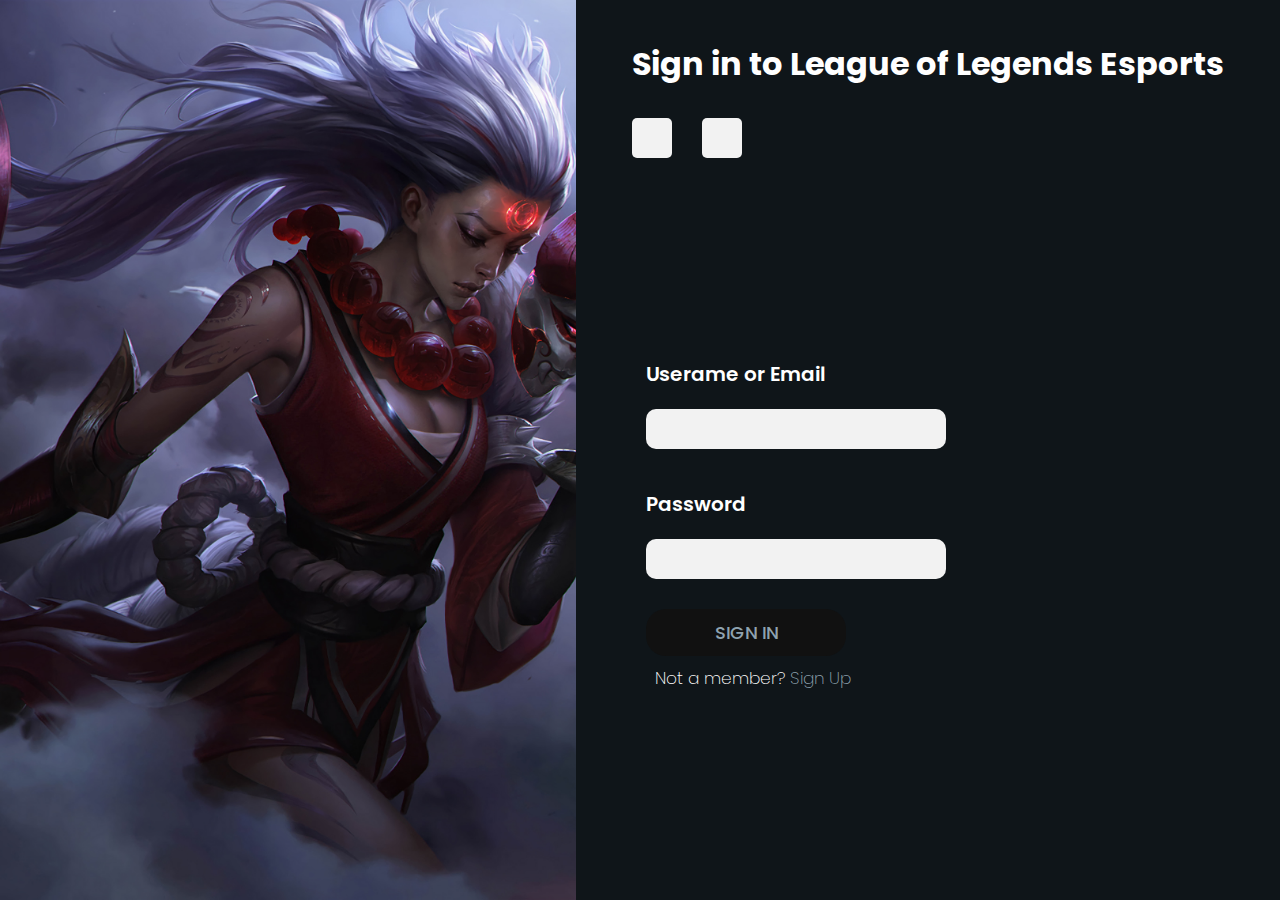
==== user/login.html @ eab2342e "login and register with styles commit" ====
<!DOCTYPE html>
<html lang="en">
<head>
    <meta charset="UTF-8">
    <meta http-equiv="X-UA-Compatible" content="IE=edge">
    <meta name="viewport" content="width=device-width, initial-scale=1.0">
    <link rel="stylesheet" href="stylesLogin.css">
    <link rel="stylesheet" href="https://cdnjs.cloudflare.com/ajax/libs/font-awesome/6.1.1/css/all.min.css"
    integrity="sha512-KfkfwYDsLkIlwQp6LFnl8zNdLGxu9YAA1QvwINks4PhcElQSvqcyVLLD9aMhXd13uQjoXtEKNosOWaZqXgel0g=="
    crossorigin="anonymous" referrerpolicy="no-referrer" />
    <title>LoL Esports Login</title>
</head>
<body>
    <div class="login-container">
        <div class="container-img-login"></div>
        <div class="container-formulario">
            <div class="ingreso-correo">
                <h1>Sign in to League of Legends Esports</h1>
                <div class="icons">
                    <a href="#"><i class="fa-brands fa-google"></i></a>
                    <a href="#"><i class="fa-brands fa-twitter"></i></a>
                </div>
            </div>
            <div class="poro"></div>
            <div class="formulario">
                <form action="#">
                    <label for="name">Userame or Email</label>
                    <input type="text" id="name">
                    <label for="pass">Password</label>
                    <input type="password" id="pass">
                    <a class="button" href="/index.html">Sign in</a>
                    <p>Not a member?<a href="/user/register.html"> Sign Up</a></p>
                </form>

            </div>
        </div>

    </div>
    
</body>
</html>
---- user/stylesLogin.css ----
@import url("https://fonts.googleapis.com/css2?family=Poppins:wght@300;400;600;700;900&display=swap");

* {
    box-sizing: border-box;
    padding: 0;
    margin: 0;
}

body {
    font-family: "Poppins", sans-serif;
}

.login-container {
    display: flex;
    justify-content: center;
    align-items: center;
    background-color: #0f1519;
}

.container-img-login {
    background-image: url(/img/wallpaperlogin.jpg);
    height: 100vh;
    width: 45%;
    background-size: cover;
    background-repeat: no-repeat;
    background-position:65%;
}

.container-formulario {
    width: 55%;
    height: 100vh;
    display: flex;
    justify-content: center;
    align-items: center;
    flex-direction: column;
}

.ingreso-correo {
    padding-top: 40px;
}

.ingreso-correo h1 {
    font-weight: 700;
    color: white;
}

.icons {
    display: flex;
    align-items: center;
    justify-content: left;
    gap: 30px;
    width: 200px;
    height: 100px;
}

.icons a {
    background-color: #f2f2f2;
    display: flex;
    align-items: center;
    justify-content: center;
    border-radius: 5px;
    height: 40px;
    width: 40px;
    text-align: center;
    text-decoration: none;
}

.icons i {
    font-size: 18px;
    color: #0f1519;
}

.icons a:hover {
    background-color: #303a69ad;
    transform: translate(0px, -5px);
    transition: all 0.5s ease;
}

.poro {
    display: none;
}

.formulario {
    display: flex;
    justify-content: center;
    align-items: center;
    flex-direction: column;
    flex-wrap: wrap;
    height: 100vh;
    width: 100%;
    margin-bottom: 50px;
}

.formulario form {
    width: 80%;
    height: 100%;
    display: flex;
    align-items: right;
    justify-content: center;
    flex-direction: column;
}

.formulario label {
    font-weight: 600;
    font-size: 20px;
    margin: 20px 0;
    font-weight: 600;
    color: white;
}

.formulario input {
    width: 300px;
    height: 40px;
    padding: 20px;
    margin-bottom: 20px;
    border-radius: 10px;
    border: none;
    outline: none;
    background-color: #f2f2f2;
}

.button {
    text-decoration: none;
    font-size: 18px;
    text-transform: uppercase;
    text-align: center;
    font-weight: 500;
    background-color: #111111;
    border-radius: 20px;
    padding: 10px;
    width: 200px;
    margin-top: 10px;
    color: white;
}

.button:hover {
    background-color: #12172b;
    transition: all 0.3s linear;
}

.formulario p {
    font-weight: 200;
    font-size: 17px;
    padding: 9px;
    color: white;
}

.formulario a {
    text-decoration: none;
    color: #8fa3b0;
}

@media (max-width:992px) {
.container-img-login{
    display: none;
}
.container-formulario{
    width: 100%;
    height: 100%;
}
.ingreso-correo h1{
    text-align: center;
    padding: 12px;
}
.icons{
    justify-content: center;
}
.ingreso-correo{
    margin-top: 50px;
    margin-bottom: 0px;
    display: flex;
    align-items: center;
    justify-content: center;
    flex-direction: column;
}
.formulario{
    height: 100%;
}
.formulario form{
    align-items: center;
}
.poro{
    background-image: url(/img/emote4.png);
    height: 200px;
    width: 200px;
    margin-top: 20px;
    background-repeat: no-repeat;
    background-size: cover;
    background-position: center;
    display: block;
}
}
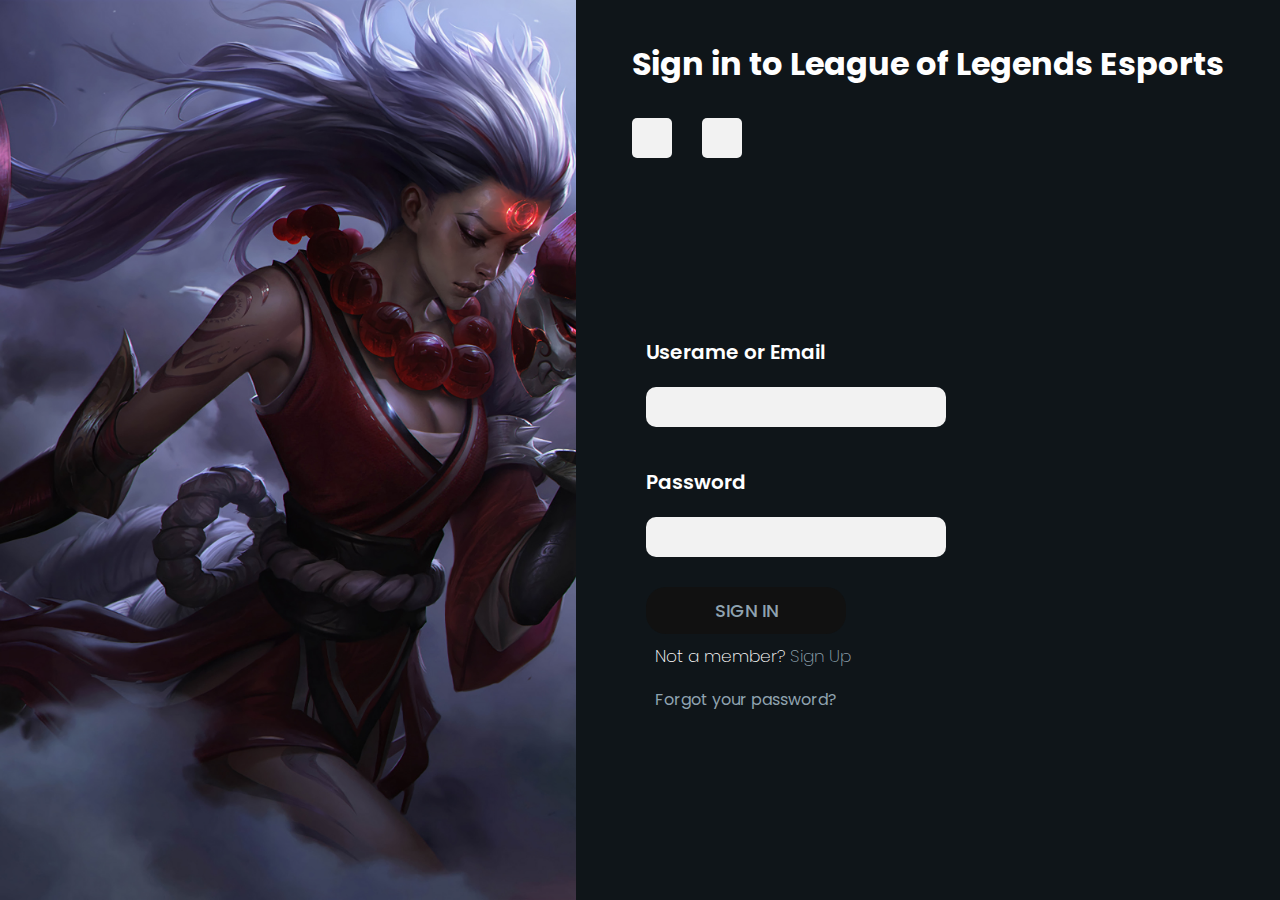
==== commit c1d772f4: "i finished proyect" ====
--- a/user/login.html
+++ b/user/login.html
@@ -11,6 +11,7 @@
     <title>LoL Esports Login</title>
 </head>
 <body>
+    <!-- LOGIN -->
     <div class="login-container">
         <div class="container-img-login"></div>
         <div class="container-formulario">
@@ -30,6 +31,7 @@
                     <input type="password" id="pass">
                     <a class="button" href="/index.html">Sign in</a>
                     <p>Not a member?<a href="/user/register.html"> Sign Up</a></p>
+                    <a class="password" href="#">Forgot your password?</a>
                 </form>
 
             </div>
--- a/user/stylesLogin.css
+++ b/user/stylesLogin.css
@@ -23,7 +23,7 @@
     width: 45%;
     background-size: cover;
     background-repeat: no-repeat;
-    background-position:65%;
+    background-position: 65%;
 }
 
 .container-formulario {
@@ -138,6 +138,10 @@
     transition: all 0.3s linear;
 }
 
+.password {
+    padding: 9px;
+}
+
 .formulario p {
     font-weight: 200;
     font-size: 17px;
@@ -150,43 +154,55 @@
     color: #8fa3b0;
 }
 
+.formulario a:hover {
+    color: #303a69ad;
+    transition: all 0.3s linear;
+}
+
 @media (max-width:992px) {
-.container-img-login{
-    display: none;
-}
-.container-formulario{
-    width: 100%;
-    height: 100%;
-}
-.ingreso-correo h1{
-    text-align: center;
-    padding: 12px;
-}
-.icons{
-    justify-content: center;
-}
-.ingreso-correo{
-    margin-top: 50px;
-    margin-bottom: 0px;
-    display: flex;
-    align-items: center;
-    justify-content: center;
-    flex-direction: column;
-}
-.formulario{
-    height: 100%;
-}
-.formulario form{
-    align-items: center;
-}
-.poro{
-    background-image: url(/img/emote4.png);
-    height: 200px;
-    width: 200px;
-    margin-top: 20px;
-    background-repeat: no-repeat;
-    background-size: cover;
-    background-position: center;
-    display: block;
-}
+    .container-img-login {
+        display: none;
+    }
+
+    .container-formulario {
+        width: 100%;
+        height: 100%;
+    }
+
+    .ingreso-correo h1 {
+        text-align: center;
+        padding: 12px;
+    }
+
+    .icons {
+        justify-content: center;
+    }
+
+    .ingreso-correo {
+        margin-top: 50px;
+        margin-bottom: 0px;
+        display: flex;
+        align-items: center;
+        justify-content: center;
+        flex-direction: column;
+    }
+
+    .formulario {
+        height: 100%;
+    }
+
+    .formulario form {
+        align-items: center;
+    }
+
+    .poro {
+        background-image: url(/img/emote4.png);
+        height: 200px;
+        width: 200px;
+        margin-top: 20px;
+        background-repeat: no-repeat;
+        background-size: cover;
+        background-position: center;
+        display: block;
+    }
 }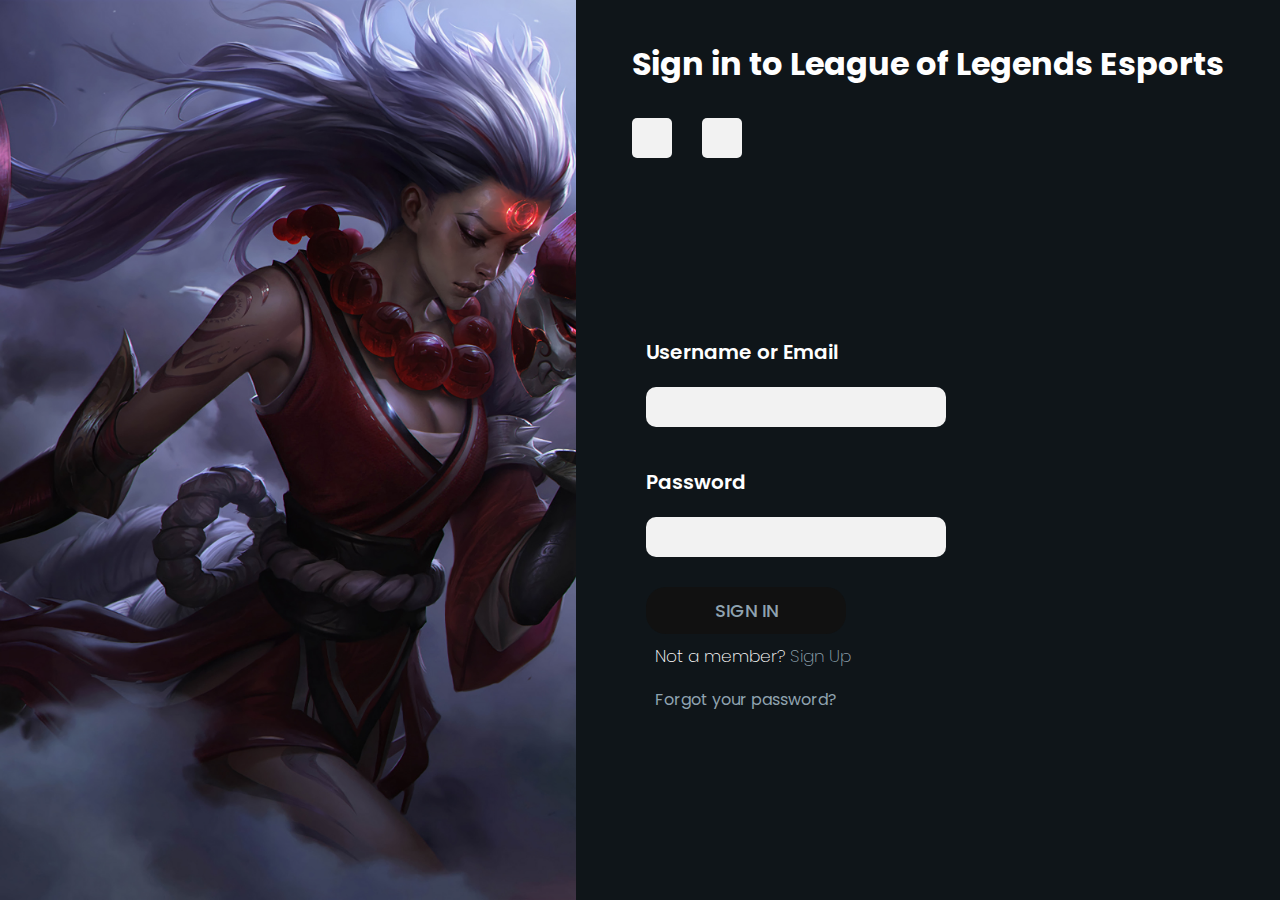
==== commit ebdc594c: "i finished the project" ====
--- a/user/login.html
+++ b/user/login.html
@@ -25,7 +25,7 @@
             <div class="poro"></div>
             <div class="formulario">
                 <form action="#">
-                    <label for="name">Userame or Email</label>
+                    <label for="name">Username or Email</label>
                     <input type="text" id="name">
                     <label for="pass">Password</label>
                     <input type="password" id="pass">
